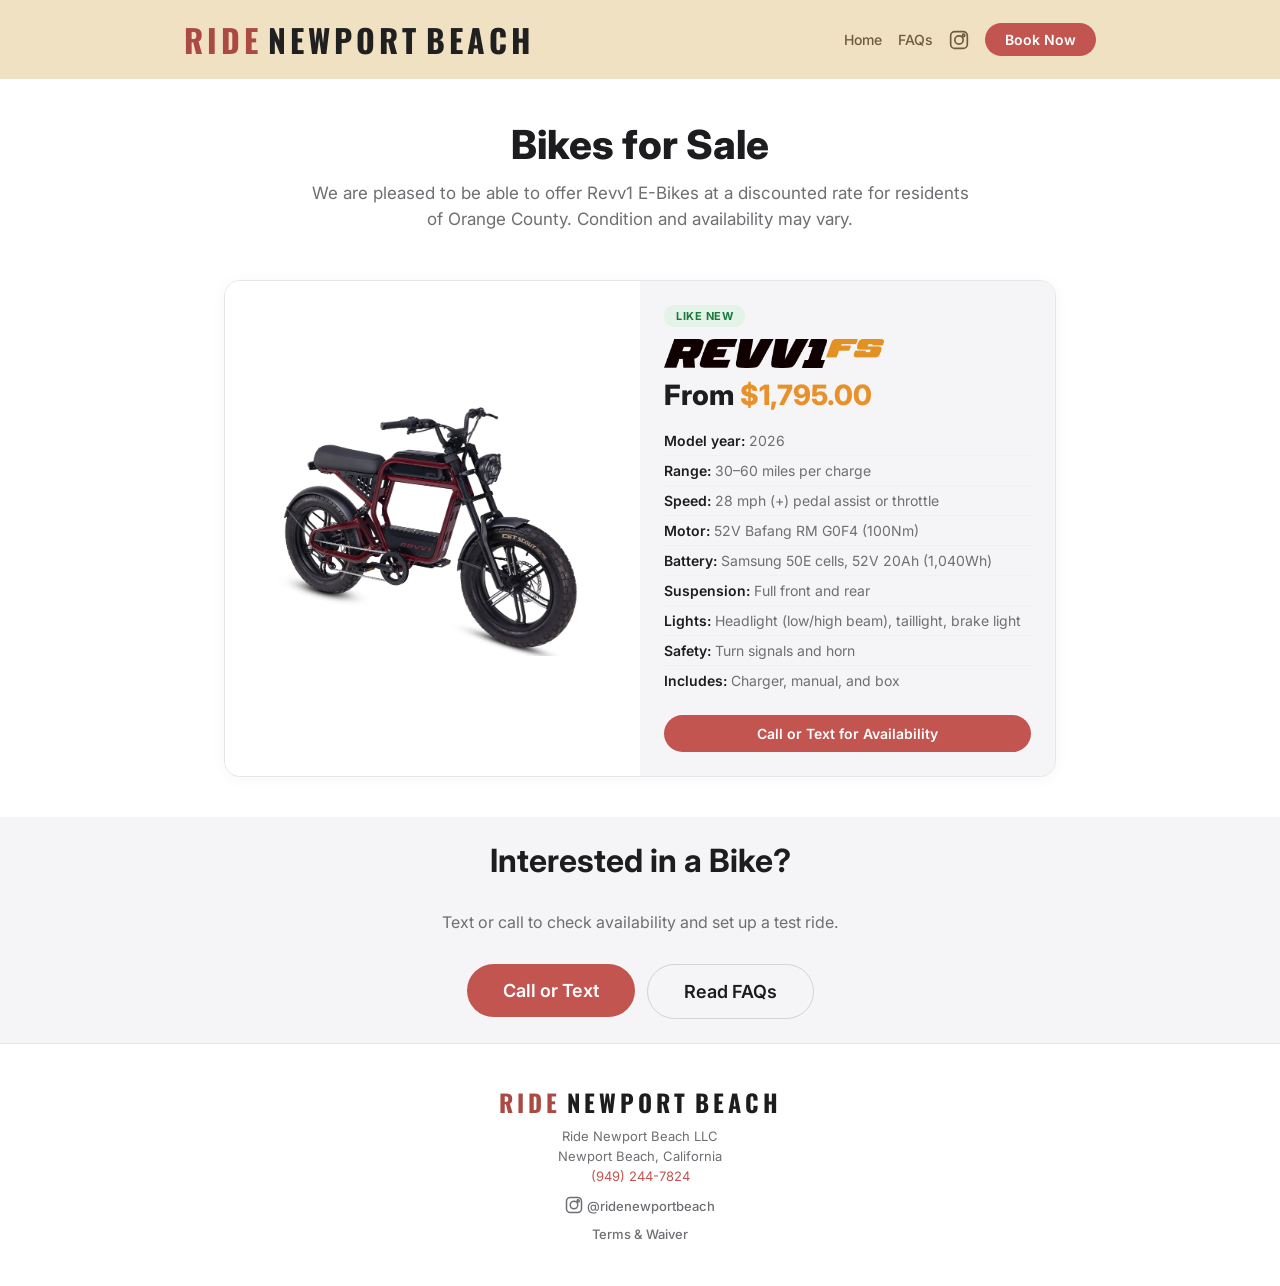
==== bikes.html @ 9e476174 "Update motor and battery spec wording" ====
<!DOCTYPE html>
<html lang="en">
<head>
<meta charset="UTF-8">
<meta name="viewport" content="width=device-width, initial-scale=1.0">
<title>Bikes for Sale — Ride Newport Beach</title>
<meta name="description" content="Like-new and lightly used Ride1Up Revv1 FS electric bikes for sale in Newport Beach. Serviced, local, and ready to ride. Test rides available.">
<link rel="canonical" href="https://ridenewportbeach.com/bikes">
<link rel="icon" type="image/png" href="favicon.png">
<link rel="apple-touch-icon" href="apple-touch-icon.png">
<link rel="stylesheet" href="style.css">
<link rel="preconnect" href="https://fonts.googleapis.com">
<link href="https://fonts.googleapis.com/css2?family=Inter:wght@400;500;600;700;800&family=Oswald:wght@700&display=swap" rel="stylesheet">
<style>
.shop-hero { padding: 120px 24px 48px; max-width: 720px; margin: 0 auto; text-align: center; }
.shop-hero h1 { font-size: 40px; font-weight: 800; color: #1d1d1f; margin-bottom: 12px; }
.shop-hero p { font-size: 17px; color: #6e6e73; line-height: 1.5; }

.shop-grid { max-width: 880px; margin: 0 auto; padding: 0 24px 40px; }
.shop-card { background: #fff; border: 1px solid #e5e5e7; border-radius: 16px; overflow: hidden; display: flex; box-shadow: 0 2px 16px rgba(0,0,0,0.04); }
.shop-gallery { width: 50%; background: #fff; align-self: stretch; padding: 16px; box-sizing: border-box; display: flex; overflow-x: auto; scroll-snap-type: x mandatory; -webkit-overflow-scrolling: touch; }
.shop-gallery img { flex: 0 0 100%; width: 100%; object-fit: contain; scroll-snap-align: center; display: block; }
.shop-gallery::-webkit-scrollbar { height: 6px; }
.shop-gallery::-webkit-scrollbar-thumb { background: #d2d2d7; border-radius: 3px; }
.shop-card-body { padding: 24px; display: flex; flex-direction: column; flex: 1; background: #f5f5f7; }
.shop-badge { align-self: flex-start; font-size: 11px; font-weight: 700; text-transform: uppercase; letter-spacing: 0.5px; padding: 4px 12px; border-radius: 12px; margin-bottom: 12px; }
.badge-likenew { background: #e3f3e8; color: #1d7a3e; }
.badge-used { background: #f0e8d8; color: #8a6d1f; }
.badge-sold { background: #ececec; color: #8a8a8a; }
.shop-card h3 { font-size: 20px; font-weight: 700; color: #1d1d1f; margin-bottom: 4px; }
.shop-title-logo { display: block; width: 220px; max-width: 100%; height: auto; margin-bottom: 10px; }
.shop-price { font-size: 28px; font-weight: 800; color: #1d1d1f; margin-bottom: 14px; }
.shop-price .amount { color: #e8912a; }
.shop-specs { list-style: none; margin: 0 0 20px; padding: 0; }
.shop-specs li { font-size: 14px; color: #6e6e73; padding: 6px 0; border-bottom: 1px solid #f0f0f2; }
.shop-specs li:last-child { border-bottom: none; }
.shop-specs li strong { color: #1d1d1f; font-weight: 600; }
.shop-card .btn-card { margin-top: auto; }
.shop-card.is-sold { opacity: 0.6; }

.shop-why { background: #f5f5f7; padding: 64px 24px; }
.shop-why-inner { max-width: 800px; margin: 0 auto; text-align: center; }
.shop-why h2 { font-size: 32px; font-weight: 700; color: #1d1d1f; margin-bottom: 40px; }
.shop-why-grid { display: grid; grid-template-columns: repeat(auto-fit, minmax(180px, 1fr)); gap: 28px; }
.shop-why-item { text-align: center; }
.shop-why-icon { color: var(--accent); display: flex; justify-content: center; margin-bottom: 12px; }
.shop-why-item h3 { font-size: 16px; font-weight: 600; color: #1d1d1f; margin-bottom: 6px; }
.shop-why-item p { font-size: 14px; color: #6e6e73; line-height: 1.5; }

.shop-note { max-width: 720px; margin: 0 auto; padding: 0 24px; text-align: center; }
.shop-note p { font-size: 14px; color: #a1a1a6; line-height: 1.6; }

@media (max-width: 480px) {
  .shop-hero { padding: 96px 16px 40px; }
  .shop-hero h1 { font-size: 30px; }
  .shop-grid { padding: 0 16px 48px; }
  .shop-card { flex-direction: column; }
  .shop-gallery { width: 100%; }
  .shop-specs li { white-space: normal; }
  .shop-why { padding: 52px 16px; }
}
</style>
</head>
<body>

<nav>
  <div class="nav-inner">
    <a href="/" class="logo"><span class="ride">RIDE</span><span class="gap"></span>NEWPORT<span class="gap"></span>BEACH</a>
    <div class="nav-right">
      <a href="/" class="nav-link">Home</a>
      <a href="faq.html" class="nav-link">FAQs</a>
      <a href="https://instagram.com/ridenewportbeach" target="_blank" rel="noopener" class="nav-ig" aria-label="Instagram">
        <svg width="20" height="20" viewBox="0 0 24 24" fill="none" stroke="currentColor" stroke-width="2" stroke-linecap="round" stroke-linejoin="round"><rect x="2" y="2" width="20" height="20" rx="5"/><circle cx="12" cy="12" r="5"/><circle cx="17.5" cy="6.5" r="1.5"/></svg>
      </a>
      <a href="https://cal.com/ridenewportbeach" class="nav-cta">Book Now</a>
      <button class="hamburger" aria-label="Menu" onclick="document.querySelector('.mobile-menu').classList.toggle('open')">
        <span></span><span></span><span></span>
      </button>
    </div>
  </div>
</nav>

<div class="mobile-menu">
  <a href="/">Home</a>
  <a href="faq.html">FAQs</a>
  <a href="https://cal.com/ridenewportbeach">Book Now</a>
</div>

<div class="shop-hero">
  <h1>Bikes for Sale</h1>
  <p>We are pleased to be able to offer Revv1 E-Bikes at a discounted rate for residents of Orange County. Condition and availability may vary.</p>
</div>

<div class="shop-grid">

  <div class="shop-card">
    <div class="shop-gallery">
      <img src="bike-angle-1.webp" alt="Ride1Up Revv1 FS electric bike — front three-quarter view">
      <img src="bike-angle-4.webp" alt="Ride1Up Revv1 FS electric bike — rear three-quarter view">
      <img src="bike-angle-2.webp" alt="Ride1Up Revv1 FS electric bike — front view">
      <img src="bike-angle-3.webp" alt="Ride1Up Revv1 FS electric bike — rear view">
    </div>
    <div class="shop-card-body">
      <span class="shop-badge badge-likenew">Like New</span>
      <img src="revv1fs-logo.webp" alt="REVV1FS" class="shop-title-logo">
      <div class="shop-price">From <span class="amount">$1,795.00</span></div>
      <ul class="shop-specs">
        <li><strong>Model year:</strong> 2026</li>
        <li><strong>Range:</strong> 30–60 miles per charge</li>
        <li><strong>Speed:</strong> 28 mph (+) pedal assist or throttle</li>
        <li><strong>Motor:</strong> 52V Bafang RM G0F4 (100Nm)</li>
        <li style="white-space: nowrap;"><strong>Battery:</strong> Samsung 50E cells, 52V 20Ah (1,040Wh)</li>
        <li><strong>Suspension:</strong> Full front and rear</li>
        <li><strong>Lights:</strong> Headlight (low/high beam), taillight, brake light</li>
        <li><strong>Safety:</strong> Turn signals and horn</li>
        <li><strong>Includes:</strong> Charger, manual, and box</li>
      </ul>
      <div class="phone-dropdown">
        <span class="btn btn-primary btn-card phone-dropdown-btn" onclick="togglePhoneMenu(this)">Call or Text for Availability</span>
        <div class="phone-dropdown-menu">
          <button onclick="copyPhone(this)"><svg class="dd-icon" viewBox="0 0 24 24" fill="none" stroke="currentColor" stroke-width="2" stroke-linecap="round" stroke-linejoin="round"><rect x="9" y="9" width="13" height="13" rx="2"/><path d="M5 15H4a2 2 0 0 1-2-2V4a2 2 0 0 1 2-2h9a2 2 0 0 1 2 2v1"/></svg>(949) 244-7824</button>
          <a href="tel:+19492447824"><svg class="dd-icon" viewBox="0 0 24 24" fill="none" stroke="currentColor" stroke-width="2" stroke-linecap="round" stroke-linejoin="round"><path d="M22 16.92v3a2 2 0 0 1-2.18 2 19.79 19.79 0 0 1-8.63-3.07 19.5 19.5 0 0 1-6-6A19.79 19.79 0 0 1 2.12 4.18 2 2 0 0 1 4.11 2h3a2 2 0 0 1 2 1.72c.127.96.362 1.903.7 2.81a2 2 0 0 1-.45 2.11L8.09 9.91a16 16 0 0 0 6 6l1.27-1.27a2 2 0 0 1 2.11-.45c.907.338 1.85.573 2.81.7A2 2 0 0 1 22 16.92z"/></svg>Call</a>
          <a href="sms:+19492447824?&body=Hi%2C%20I%27m%20interested%20in%20buying%20a%20Revv1%20FS."><svg class="dd-icon" viewBox="0 0 24 24" fill="none" stroke="currentColor" stroke-width="2" stroke-linecap="round" stroke-linejoin="round"><path d="M21 15a2 2 0 0 1-2 2H7l-4 4V5a2 2 0 0 1 2-2h14a2 2 0 0 1 2 2z"/></svg>Text</a>
        </div>
      </div>
    </div>
  </div>

</div>

<section class="cta-section" style="background:#f5f5f7; padding-top:24px; padding-bottom:24px;">
  <h2>Interested in a Bike?</h2>
  <p>Text or call to check availability and set up a test ride.</p>
  <div class="cta-actions">
    <div class="phone-dropdown">
      <span class="btn btn-primary btn-lg phone-dropdown-btn" onclick="togglePhoneMenu(this)">Call or Text</span>
      <div class="phone-dropdown-menu">
        <button onclick="copyPhone(this)"><svg class="dd-icon" viewBox="0 0 24 24" fill="none" stroke="currentColor" stroke-width="2" stroke-linecap="round" stroke-linejoin="round"><rect x="9" y="9" width="13" height="13" rx="2"/><path d="M5 15H4a2 2 0 0 1-2-2V4a2 2 0 0 1 2-2h9a2 2 0 0 1 2 2v1"/></svg>(949) 244-7824</button>
        <a href="tel:+19492447824"><svg class="dd-icon" viewBox="0 0 24 24" fill="none" stroke="currentColor" stroke-width="2" stroke-linecap="round" stroke-linejoin="round"><path d="M22 16.92v3a2 2 0 0 1-2.18 2 19.79 19.79 0 0 1-8.63-3.07 19.5 19.5 0 0 1-6-6A19.79 19.79 0 0 1 2.12 4.18 2 2 0 0 1 4.11 2h3a2 2 0 0 1 2 1.72c.127.96.362 1.903.7 2.81a2 2 0 0 1-.45 2.11L8.09 9.91a16 16 0 0 0 6 6l1.27-1.27a2 2 0 0 1 2.11-.45c.907.338 1.85.573 2.81.7A2 2 0 0 1 22 16.92z"/></svg>Call</a>
        <a href="sms:+19492447824"><svg class="dd-icon" viewBox="0 0 24 24" fill="none" stroke="currentColor" stroke-width="2" stroke-linecap="round" stroke-linejoin="round"><path d="M21 15a2 2 0 0 1-2 2H7l-4 4V5a2 2 0 0 1 2-2h14a2 2 0 0 1 2 2z"/></svg>Text</a>
      </div>
    </div>
    <a href="faq.html" class="btn btn-secondary btn-lg">Read FAQs</a>
  </div>
</section>

<footer>
  <div class="footer-inner">
    <p class="footer-brand"><span class="ride">RIDE</span><span class="gap"></span>NEWPORT<span class="gap"></span>BEACH</p>
    <p>Ride Newport Beach LLC</p>
    <p>Newport Beach, California</p>
    <p class="footer-phone"><a href="tel:+19492447824">(949) 244-7824</a></p>
    <p class="footer-ig"><a href="https://instagram.com/ridenewportbeach" target="_blank" rel="noopener"><svg width="18" height="18" viewBox="0 0 24 24" fill="none" stroke="currentColor" stroke-width="2" stroke-linecap="round" stroke-linejoin="round" style="vertical-align: -3px; margin-right: 4px;"><rect x="2" y="2" width="20" height="20" rx="5"/><circle cx="12" cy="12" r="5"/><circle cx="17.5" cy="6.5" r="1.5"/></svg>@ridenewportbeach</a></p>
    <p class="footer-links"><a href="terms.html">Terms &amp; Waiver</a></p>
  </div>
</footer>

<script>
function togglePhoneMenu(btn) {
  var dd = btn.closest('.phone-dropdown');
  var wasOpen = dd.classList.contains('open');
  document.querySelectorAll('.phone-dropdown.open').forEach(function(el) { el.classList.remove('open'); });
  if (!wasOpen) dd.classList.add('open');
}
function copyPhone(btn) {
  navigator.clipboard.writeText('(949) 244-7824').then(function() {
    var original = btn.innerHTML;
    btn.innerHTML = '<span class="dd-copied">Copied!</span>';
    setTimeout(function() { btn.innerHTML = original; btn.closest('.phone-dropdown').classList.remove('open'); }, 1200);
  });
}
document.addEventListener('click', function(e) {
  if (!e.target.closest('.phone-dropdown')) {
    document.querySelectorAll('.phone-dropdown.open').forEach(function(el) { el.classList.remove('open'); });
  }
});
</script>

</body>
</html>
---- style.css ----
* { margin: 0; padding: 0; box-sizing: border-box; }
html { scroll-behavior: smooth; scroll-padding-top: 72px; }

:root {
  --bg: #0a0a0a;
  --surface: #141414;
  --surface-2: #1c1c1c;
  --border: #2a2a2a;
  --text: #f5f5f7;
  --text-secondary: #a1a1a6;
  --accent: #c25550;
  --accent-hover: #d4625d;
  --white: #ffffff;
}

body {
  font-family: 'Inter', -apple-system, BlinkMacSystemFont, sans-serif;
  background: #ffffff;
  color: #1d1d1f;
  -webkit-font-smoothing: antialiased;
}

/* Nav */
nav {
  position: fixed;
  top: 0;
  width: 100%;
  z-index: 100;
  background: rgba(240,224,192,0.95);
  backdrop-filter: blur(20px);
  -webkit-backdrop-filter: blur(20px);
}
.nav-inner {
  max-width: 960px;
  margin: 0 auto;
  padding: 16px 24px;
  display: flex;
  justify-content: space-between;
  align-items: center;
}
.logo {
  font-family: 'Oswald', sans-serif;
  font-size: 32px;
  font-weight: 700;
  color: #202020;
  text-decoration: none;
  letter-spacing: 4px;
}
.logo .ride { color: #ab4943; }
.logo .gap { margin: 0 3px; }
.logo span:not(.ride):not(.gap) { color: #202020; }
.nav-right {
  display: flex;
  align-items: center;
  gap: 16px;
}
.nav-link {
  font-size: 14px;
  font-weight: 500;
  color: #6e5c3a;
  text-decoration: none;
  transition: color 0.2s;
}
.nav-link:hover { color: #202020; }
.nav-ig {
  color: #6e5c3a;
  transition: color 0.2s;
  display: flex;
}
.nav-ig:hover { color: #202020; }
.nav-cta {
  font-size: 14px;
  font-weight: 600;
  color: var(--white);
  background: var(--accent);
  padding: 8px 20px;
  border-radius: 20px;
  text-decoration: none;
  transition: background 0.2s;
}
.nav-cta:hover { background: var(--accent-hover); }

/* Hero — light */
.hero {
  padding: 100px 24px 60px;
  text-align: center;
  background: #ffffff;
}
.hero-content { max-width: 640px; margin: 0 auto; }
.hero-logo {
  width: 180px;
  height: 180px;
  border-radius: 50%;
  margin-bottom: 24px;
  object-fit: cover;
  filter: drop-shadow(0 4px 24px rgba(0, 0, 0, 0.1));
}
.hero h1 {
  font-size: clamp(32px, 7vw, 56px);
  font-weight: 800;
  line-height: 1.1;
  margin-bottom: 16px;
  letter-spacing: -0.5px;
  color: #1d1d1f;
}
.hero-sub {
  font-size: 18px;
  color: #6e6e73;
  margin-bottom: 28px;
  line-height: 1.5;
}
.hero-actions { display: flex; gap: 12px; justify-content: center; flex-wrap: wrap; }
.hero-buy-link { display: inline-block; margin-top: 16px; color: var(--accent); font-size: 15px; font-weight: 600; text-decoration: none; }
.hero-buy-link:hover { text-decoration: underline; }
.hero-features {
  display: flex;
  justify-content: center;
  gap: 32px;
  margin-top: 40px;
  padding-top: 32px;
  border-top: 1px solid #e5e5e7;
}
.hero-feature {
  display: flex;
  align-items: center;
  gap: 8px;
  font-size: 14px;
  font-weight: 500;
  color: #6e6e73;
}
.feature-icon {
  display: flex;
  color: var(--accent);
}
.hero .btn-secondary {
  color: #1d1d1f;
  border: 1px solid #d2d2d7;
}
.hero .btn-secondary:hover { border-color: #6e6e73; }

/* Buttons */
.btn {
  display: inline-block;
  padding: 14px 28px;
  border-radius: 28px;
  font-size: 16px;
  font-weight: 600;
  text-decoration: none;
  transition: all 0.2s;
  cursor: pointer;
}
.btn-primary {
  background: var(--accent);
  color: var(--white);
}
.btn-primary:hover { background: var(--accent-hover); transform: translateY(-1px); }
.btn-secondary {
  background: transparent;
  color: var(--text);
  border: 1px solid var(--border);
}
.btn-secondary:hover { border-color: var(--text-secondary); }
.btn-lg { padding: 16px 36px; font-size: 18px; }
.btn-card {
  display: block;
  margin-top: 16px;
  padding: 10px 20px;
  font-size: 14px;
  text-align: center;
}

/* Pricing — dark band */
.pricing {
  padding: 80px 24px;
  text-align: center;
  background: #1c1c1e;
  color: var(--text);
}
.pricing h2 {
  font-size: 32px;
  font-weight: 700;
  margin-bottom: 8px;
  color: var(--text);
}
.how-it-works h2, .about-bike h2, .cta-section h2 {
  font-size: 32px;
  font-weight: 700;
  margin-bottom: 8px;
  color: #1d1d1f;
}
.section-sub {
  color: var(--text-secondary);
  font-size: 16px;
  margin-bottom: 40px;
}
.price-grid {
  display: grid;
  grid-template-columns: repeat(auto-fit, minmax(200px, 1fr));
  gap: 16px;
  max-width: 720px;
  margin: 0 auto;
}
.price-card {
  background: #2c2c2e;
  border: 1px solid #3a3a3c;
  border-radius: 16px;
  padding: 32px 24px;
  position: relative;
}
.price-card.featured {
  border-color: var(--accent);
  background: linear-gradient(180deg, #3a2020 0%, #2c2c2e 100%);
}
.price-card .badge {
  position: absolute;
  top: -12px;
  left: 50%;
  transform: translateX(-50%);
  background: var(--accent);
  color: var(--white);
  font-size: 11px;
  font-weight: 700;
  padding: 4px 14px;
  border-radius: 12px;
  text-transform: uppercase;
  letter-spacing: 0.5px;
}
.duration {
  font-size: 14px;
  font-weight: 600;
  color: var(--text-secondary);
  text-transform: uppercase;
  letter-spacing: 1px;
  margin-bottom: 8px;
}
.price {
  font-size: 48px;
  font-weight: 800;
  margin-bottom: 8px;
}
.note {
  font-size: 14px;
  color: var(--text-secondary);
}
.extra-hours {
  color: var(--text-secondary);
  font-size: 14px;
  margin-top: 24px;
}

/* How It Works — light */
.how-it-works {
  padding: 80px 24px;
  background: #f5f5f7;
}
.how-it-works h2 { text-align: center; margin-bottom: 48px; color: #1d1d1f; }
.steps {
  display: grid;
  grid-template-columns: repeat(auto-fit, minmax(180px, 1fr));
  gap: 32px;
  max-width: 800px;
  margin: 0 auto;
}
.step { text-align: center; }
.step-num {
  width: 40px;
  height: 40px;
  background: var(--accent);
  color: var(--white);
  border-radius: 50%;
  display: flex;
  align-items: center;
  justify-content: center;
  font-weight: 700;
  font-size: 16px;
  margin: 0 auto 16px;
}
.step h3 {
  font-size: 18px;
  font-weight: 600;
  margin-bottom: 8px;
  color: #1d1d1f;
}
.step p {
  font-size: 14px;
  color: #6e6e73;
  line-height: 1.5;
}

/* About the Bike — light section */
.about-bike {
  padding: 80px 24px;
  background: #ffffff;
  color: #1d1d1f;
}
.bike-layout {
  max-width: 900px;
  margin: 0 auto;
  display: grid;
  grid-template-columns: 1fr 1fr;
  gap: 48px;
  align-items: center;
}
.bike-image img {
  width: 100%;
  height: auto;
  border-radius: 16px;
}
.bike-content {
  max-width: 560px;
}
.about-bike h2 {
  color: #1d1d1f;
}
.bike-name {
  font-size: 20px;
  font-weight: 600;
  color: var(--accent);
  margin-bottom: 20px;
}
.specs {
  list-style: none;
  margin-bottom: 24px;
}
.specs li {
  padding: 10px 0;
  border-bottom: 1px solid #e5e5e7;
  font-size: 15px;
  color: #6e6e73;
}
.specs li strong { color: #1d1d1f; }
.bike-tagline {
  font-size: 16px;
  font-weight: 600;
  font-style: italic;
  color: #6e6e73;
}

/* Map — alternating light gray */
.map-section {
  padding: 80px 24px;
  text-align: center;
  background: #f5f5f7;
}
.map-section h2 {
  font-size: 32px;
  font-weight: 700;
  margin-bottom: 8px;
  color: #1d1d1f;
}
.section-sub-light {
  color: #6e6e73;
  font-size: 16px;
  margin-bottom: 40px;
}
.map-container {
  max-width: 800px;
  margin: 0 auto;
  border-radius: 16px;
  overflow: hidden;
  box-shadow: 0 2px 20px rgba(0,0,0,0.08);
}
.map-container iframe {
  display: block;
}
.map-static-card { display: none; }

/* CTA — white section */
.cta-section {
  padding: 80px 24px;
  text-align: center;
  background: #ffffff;
}
.cta-section h2 {
  color: #1d1d1f;
  margin-bottom: 32px;
}
.cta-section p {
  color: #6e6e73;
  font-size: 16px;
  margin: 12px 0 32px;
}
.cta-section .btn-secondary {
  color: #1d1d1f;
  border-color: #d2d2d7;
}
.cta-section .btn-secondary:hover {
  border-color: #6e6e73;
}
.cta-actions { display: flex; gap: 12px; justify-content: center; flex-wrap: wrap; }

/* Footer — light section */
footer {
  padding: 40px 24px;
  border-top: 1px solid #e5e5e7;
  text-align: center;
  background: #ffffff;
}
.footer-inner { max-width: 960px; margin: 0 auto; }
.footer-brand {
  font-family: 'Oswald', sans-serif;
  font-size: 24px;
  font-weight: 700;
  letter-spacing: 4px;
  margin-bottom: 8px;
  color: #1d1d1f;
}
.footer-brand .ride { color: #ab4943; }
.footer-brand .gap { margin: 0 3px; }
footer p {
  font-size: 13px;
  color: #6e6e73;
  margin-bottom: 4px;
}
.footer-phone {
  margin-top: 0;
}
.footer-phone a {
  color: var(--accent);
  text-decoration: none;
}
.footer-ig {
  margin-top: 12px;
}
.footer-ig a {
  color: #6e6e73;
  text-decoration: none;
  font-weight: 500;
  transition: color 0.2s;
}
.footer-ig a:hover { color: var(--accent); }
.footer-links { margin-top: 12px; }
.footer-links a {
  color: #6e6e73;
  text-decoration: none;
  font-weight: 500;
  font-size: 13px;
  transition: color 0.2s;
}
.footer-links a:hover { color: var(--accent); }
.footer-faq { margin-top: 8px; }
.footer-faq a {
  color: #6e6e73;
  text-decoration: none;
  font-weight: 500;
  transition: color 0.2s;
}
.footer-faq a:hover { color: var(--accent); }

/* Hamburger button — hidden on desktop */
.hamburger {
  display: none;
  background: none;
  border: none;
  cursor: pointer;
  padding: 4px;
  flex-direction: column;
  gap: 5px;
}
.hamburger span {
  display: block;
  width: 22px;
  height: 2px;
  background: #202020;
  border-radius: 1px;
  transition: all 0.2s;
}

/* Mobile slide-down menu */
.mobile-menu {
  display: none;
  position: fixed;
  top: 56px;
  left: 0;
  right: 0;
  z-index: 99;
  background: rgba(240,224,192,0.98);
  backdrop-filter: blur(20px);
  -webkit-backdrop-filter: blur(20px);
  padding: 0 16px;
  max-height: 0;
  overflow: hidden;
  transition: max-height 0.3s ease, padding 0.3s ease;
}
.mobile-menu.open {
  max-height: 400px;
  padding: 16px 16px 20px;
}
.mobile-menu a {
  display: block;
  padding: 12px 0;
  font-family: 'Inter', sans-serif;
  font-size: 16px;
  font-weight: 500;
  color: #202020;
  text-decoration: none;
  border-bottom: 1px solid #d8c8a0;
  transition: color 0.2s;
}
.mobile-menu a:last-child { border-bottom: none; }
.mobile-menu a:hover { color: var(--accent); }

/* Phone dropdown */
.phone-dropdown {
  position: relative;
  display: inline-block;
}
.phone-dropdown-btn {
  cursor: pointer;
}
.phone-dropdown-menu {
  display: none;
  position: absolute;
  bottom: calc(100% + 8px);
  left: 50%;
  transform: translateX(-50%);
  background: #fff;
  border-radius: 12px;
  box-shadow: 0 4px 24px rgba(0,0,0,0.15);
  min-width: 200px;
  z-index: 200;
  overflow: hidden;
}
.phone-dropdown.open .phone-dropdown-menu { display: block; }
.phone-dropdown-menu a,
.phone-dropdown-menu button {
  display: flex;
  align-items: center;
  gap: 10px;
  width: 100%;
  padding: 14px 18px;
  font-family: 'Inter', sans-serif;
  font-size: 15px;
  font-weight: 500;
  color: #1d1d1f;
  text-decoration: none;
  background: none;
  border: none;
  border-bottom: 1px solid #e5e5e7;
  cursor: pointer;
  transition: background 0.15s;
}
.phone-dropdown-menu a:last-child,
.phone-dropdown-menu button:last-child { border-bottom: none; }
.phone-dropdown-menu a:hover,
.phone-dropdown-menu button:hover { background: #f5f5f7; }
.phone-dropdown-menu .dd-icon {
  width: 18px;
  height: 18px;
  flex-shrink: 0;
  color: #6e6e73;
}
.phone-dropdown-menu .dd-copied {
  color: var(--accent);
  font-weight: 600;
}

/* Responsive — tablet */
@media (max-width: 768px) {
  .nav-link { display: none; }
  .nav-ig { display: none; }
  .nav-cta { display: none; }
  .hamburger { display: flex; }
  .mobile-menu { display: block; }
  .hero { padding: 96px 20px 52px; }
  .hero-logo { width: 150px; height: 150px; }
  .bike-layout { grid-template-columns: 1fr; gap: 32px; text-align: center; }
  .bike-image img { max-width: 420px; margin: 0 auto; }
  .map-container .map-iframe {
    height: 300px;
  }
  .btn-lg { padding: 14px 28px; font-size: 16px; }
}

/* Responsive — mobile */
@media (max-width: 480px) {
  /* Nav */
  .nav-inner { padding: 12px 16px; }
  .logo { font-size: 18px; letter-spacing: 2px; }
  .logo .gap { margin: 0 2px; }
  .nav-right { gap: 12px; }
  .nav-cta { font-size: 12px; padding: 6px 14px; }

  /* Hero */
  .hero { padding: 80px 16px 40px; }
  .hero-logo { width: 120px; height: 120px; margin-bottom: 20px; }
  .hero h1 { font-size: 28px; }
  .hero-sub { font-size: 16px; margin-bottom: 24px; }
  .hero-actions { flex-direction: column; align-items: center; }
  .hero-actions .btn, .hero-actions .phone-dropdown { width: 100%; max-width: 280px; text-align: center; }
  .hero-actions .phone-dropdown .btn { width: 100%; }
  .hero-features { flex-direction: column; gap: 12px; align-items: center; margin-top: 28px; padding-top: 24px; }

  /* Sections */
  .pricing, .how-it-works, .about-bike, .map-section, .cta-section { padding: 52px 16px; }

  /* Pricing */
  .price-grid { grid-template-columns: 1fr; max-width: 300px; }
  .price { font-size: 40px; }

  /* How It Works */
  .steps { grid-template-columns: 1fr; gap: 28px; }

  /* Bike */
  .bike-layout { grid-template-columns: 1fr; gap: 24px; text-align: center; }
  .bike-image img { max-width: 100%; margin: 0 auto; }

  /* Map */
  .map-container iframe { height: 260px; }

  /* CTA */
  .cta-actions { flex-direction: column; align-items: center; }
  .cta-actions .btn, .cta-actions .phone-dropdown { width: 100%; max-width: 280px; text-align: center; }
  .cta-actions .phone-dropdown .btn { width: 100%; }
  .btn-lg { padding: 14px 24px; font-size: 16px; }

  /* Footer */
  footer { padding: 32px 16px; }
}
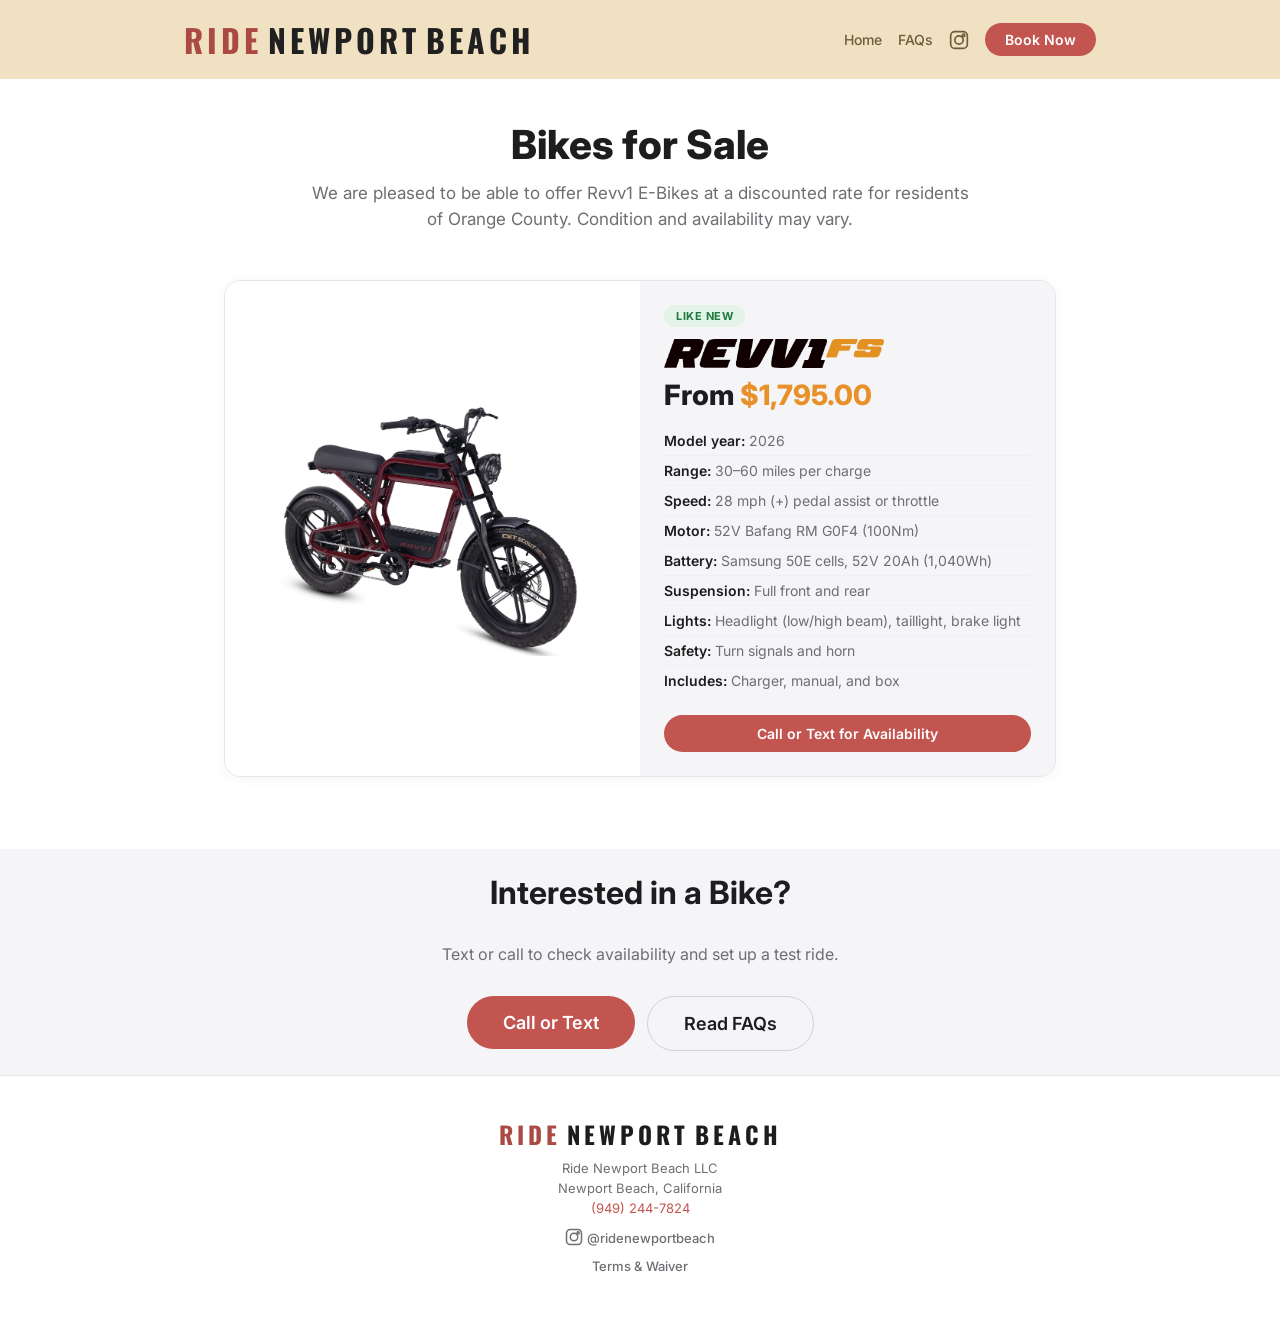
==== commit 0937e4f7: "Add spacing above CTA section" ====
--- a/bikes.html
+++ b/bikes.html
@@ -128,7 +128,7 @@
 
 </div>
 
-<section class="cta-section" style="background:#f5f5f7; padding-top:24px; padding-bottom:24px;">
+<section class="cta-section" style="background:#f5f5f7; margin-top:32px; padding-top:24px; padding-bottom:24px;">
   <h2>Interested in a Bike?</h2>
   <p>Text or call to check availability and set up a test ride.</p>
   <div class="cta-actions">
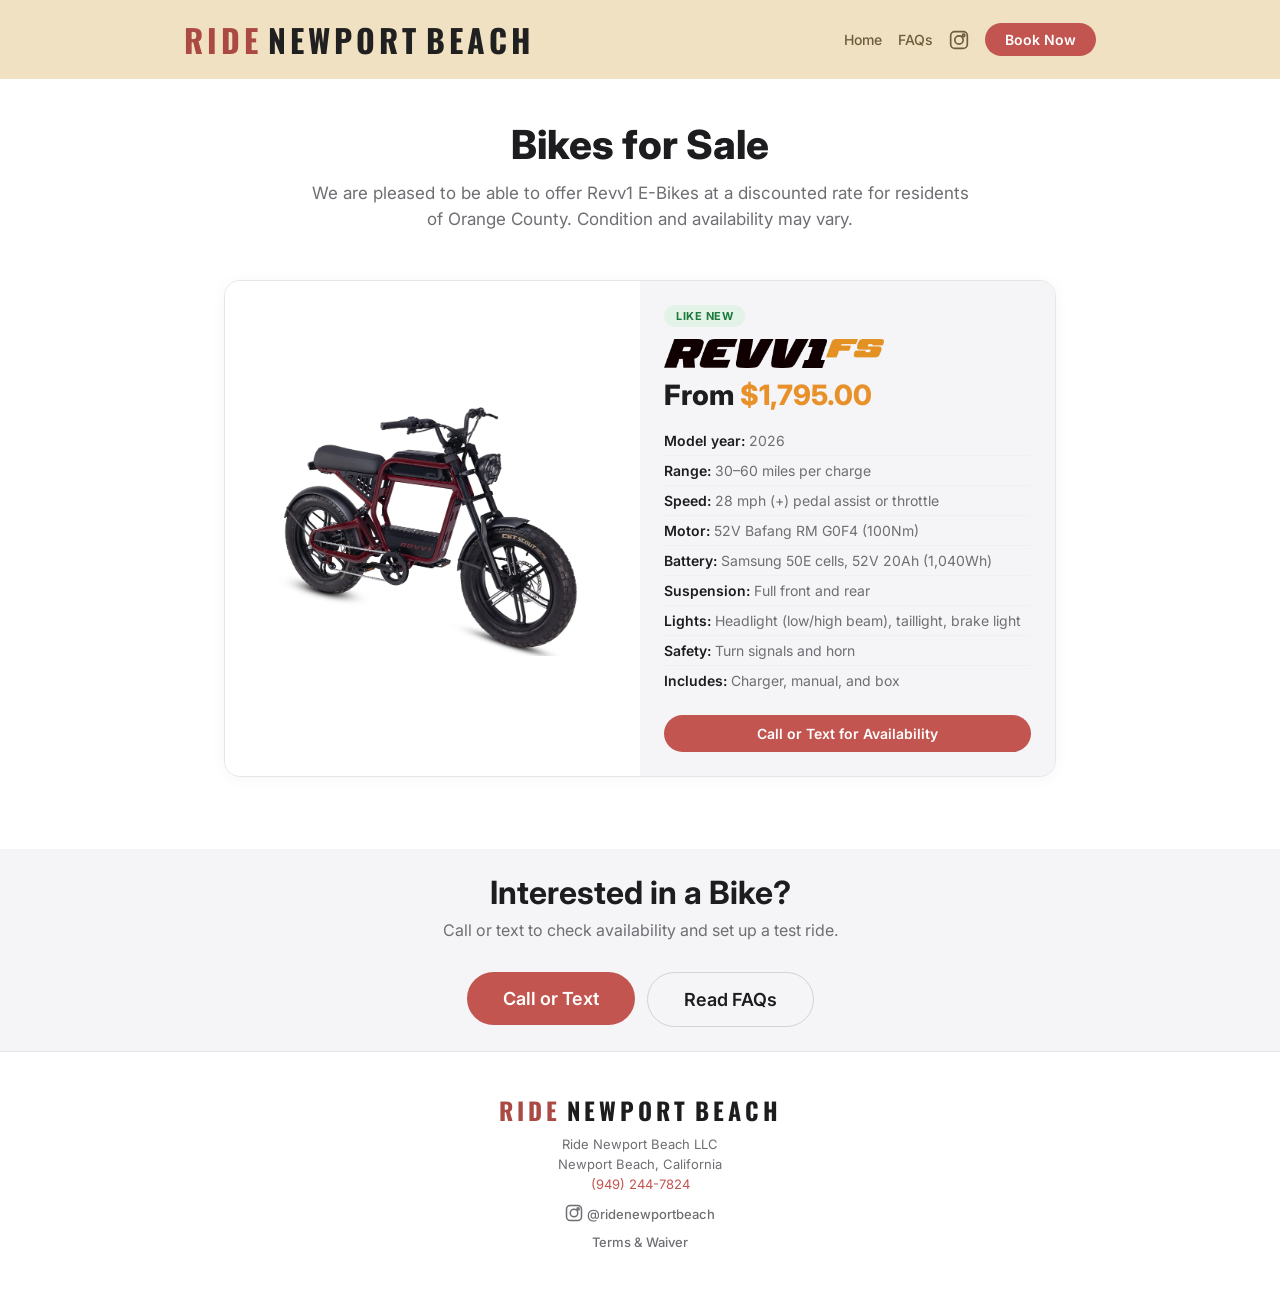
==== commit 584b4417: "Tighten CTA heading spacing; update copy to 'Call or text'" ====
--- a/bikes.html
+++ b/bikes.html
@@ -129,8 +129,8 @@
 </div>
 
 <section class="cta-section" style="background:#f5f5f7; margin-top:32px; padding-top:24px; padding-bottom:24px;">
-  <h2>Interested in a Bike?</h2>
-  <p>Text or call to check availability and set up a test ride.</p>
+  <h2 style="margin-bottom:8px;">Interested in a Bike?</h2>
+  <p style="margin-top:0;">Call or text to check availability and set up a test ride.</p>
   <div class="cta-actions">
     <div class="phone-dropdown">
       <span class="btn btn-primary btn-lg phone-dropdown-btn" onclick="togglePhoneMenu(this)">Call or Text</span>
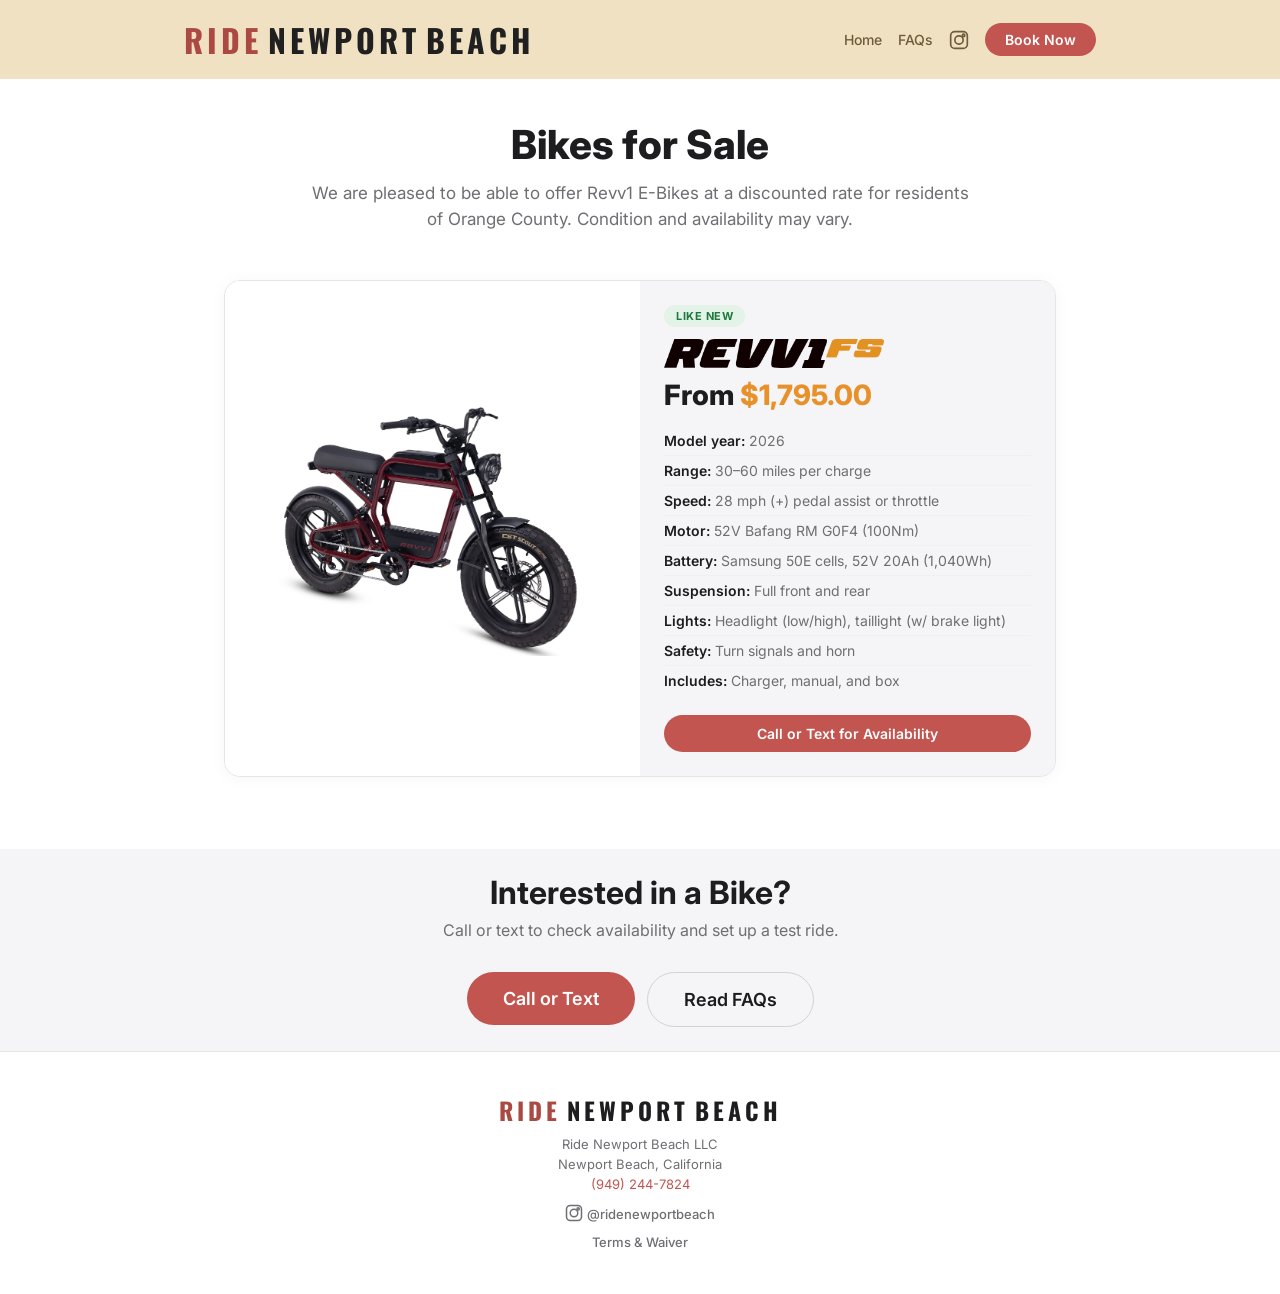
==== commit d82e058e: "Update Lights spec wording" ====
--- a/bikes.html
+++ b/bikes.html
@@ -111,7 +111,7 @@
         <li><strong>Motor:</strong> 52V Bafang RM G0F4 (100Nm)</li>
         <li style="white-space: nowrap;"><strong>Battery:</strong> Samsung 50E cells, 52V 20Ah (1,040Wh)</li>
         <li><strong>Suspension:</strong> Full front and rear</li>
-        <li><strong>Lights:</strong> Headlight (low/high beam), taillight, brake light</li>
+        <li><strong>Lights:</strong> Headlight (low/high), taillight (w/ brake light)</li>
         <li><strong>Safety:</strong> Turn signals and horn</li>
         <li><strong>Includes:</strong> Charger, manual, and box</li>
       </ul>
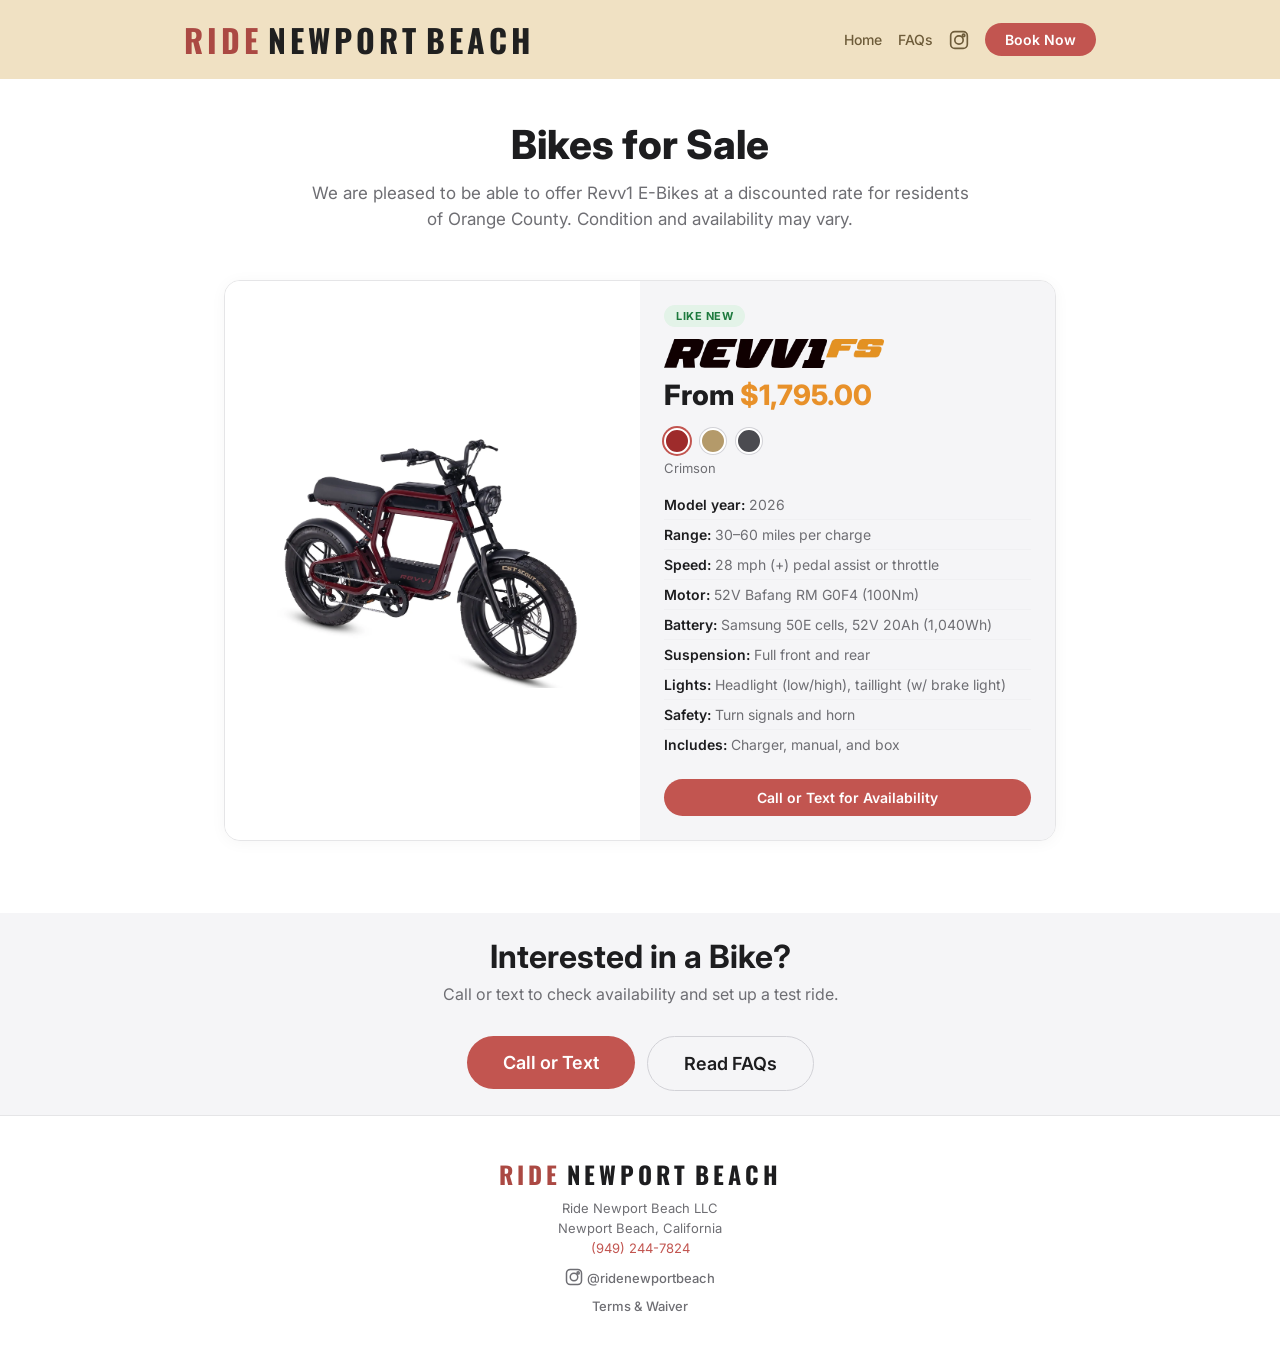
==== commit e0027a1c: "Add color swatch selector with Badlands and Graphite Grey photos" ====
--- a/bikes.html
+++ b/bikes.html
@@ -36,6 +36,12 @@
 .shop-specs li:last-child { border-bottom: none; }
 .shop-specs li strong { color: #1d1d1f; font-weight: 600; }
 .shop-card .btn-card { margin-top: auto; }
+.shop-swatches { display: flex; gap: 10px; margin: 2px 0 6px; }
+.swatch { width: 26px; height: 26px; border-radius: 50%; border: 2px solid #fff; box-shadow: 0 0 0 1px #d2d2d7; background: var(--sw); cursor: pointer; padding: 0; transition: box-shadow .15s ease; }
+.swatch:hover { box-shadow: 0 0 0 1px #b0b0b5; }
+.swatch.is-active { box-shadow: 0 0 0 2px #c25550; }
+.shop-swatch-label { font-size: 13px; color: #6e6e73; margin: 0 0 14px; }
+.shop-gallery .gallery-soon { flex: 0 0 100%; display: flex; align-items: center; justify-content: center; color: #86868b; font-size: 15px; text-align: center; padding: 40px 16px; }
 .shop-card.is-sold { opacity: 0.6; }
 
 .shop-why { background: #f5f5f7; padding: 64px 24px; }
@@ -94,7 +100,7 @@
 <div class="shop-grid">
 
   <div class="shop-card">
-    <div class="shop-gallery">
+    <div class="shop-gallery" id="shopGallery">
       <img src="bike-angle-1.webp" alt="Ride1Up Revv1 FS electric bike — front three-quarter view">
       <img src="bike-angle-4.webp" alt="Ride1Up Revv1 FS electric bike — rear three-quarter view">
       <img src="bike-angle-2.webp" alt="Ride1Up Revv1 FS electric bike — front view">
@@ -104,6 +110,12 @@
       <span class="shop-badge badge-likenew">Like New</span>
       <img src="revv1fs-logo.webp" alt="REVV1FS" class="shop-title-logo">
       <div class="shop-price">From <span class="amount">$1,795.00</span></div>
+      <div class="shop-swatches" role="group" aria-label="Choose a color">
+        <button type="button" class="swatch is-active" style="--sw:#9e2b2b;" data-color="Crimson" data-images='["bike-angle-1.webp","bike-angle-4.webp","bike-angle-2.webp","bike-angle-3.webp"]' aria-label="Crimson" aria-pressed="true"></button>
+        <button type="button" class="swatch" style="--sw:#b49a6a;" data-color="Badlands" data-images='["bike-badlands-1.webp","bike-badlands-2.webp"]' aria-label="Badlands" aria-pressed="false"></button>
+        <button type="button" class="swatch" style="--sw:#4b4b50;" data-color="Graphite Grey" data-images='["bike-graphite-1.webp","bike-graphite-2.webp"]' aria-label="Graphite Grey" aria-pressed="false"></button>
+      </div>
+      <div class="shop-swatch-label" id="swatchLabel">Crimson</div>
       <ul class="shop-specs">
         <li><strong>Model year:</strong> 2026</li>
         <li><strong>Range:</strong> 30–60 miles per charge</li>
@@ -174,6 +186,41 @@
     document.querySelectorAll('.phone-dropdown.open').forEach(function(el) { el.classList.remove('open'); });
   }
 });
+
+(function() {
+  var gallery = document.getElementById('shopGallery');
+  var label = document.getElementById('swatchLabel');
+  var swatches = document.querySelectorAll('.swatch');
+  function selectSwatch(btn) {
+    var color = btn.getAttribute('data-color');
+    var images = [];
+    try { images = JSON.parse(btn.getAttribute('data-images') || '[]'); } catch (err) { images = []; }
+    swatches.forEach(function(s) {
+      var active = (s === btn);
+      s.classList.toggle('is-active', active);
+      s.setAttribute('aria-pressed', active ? 'true' : 'false');
+    });
+    if (label) label.textContent = color;
+    gallery.innerHTML = '';
+    if (images.length) {
+      images.forEach(function(src) {
+        var img = document.createElement('img');
+        img.src = src;
+        img.alt = 'Ride1Up Revv1 FS electric bike — ' + color;
+        gallery.appendChild(img);
+      });
+    } else {
+      var note = document.createElement('div');
+      note.className = 'gallery-soon';
+      note.textContent = color + ' photos coming soon.';
+      gallery.appendChild(note);
+    }
+    gallery.scrollLeft = 0;
+  }
+  swatches.forEach(function(btn) {
+    btn.addEventListener('click', function() { selectSwatch(btn); });
+  });
+})();
 </script>
 
 </body>
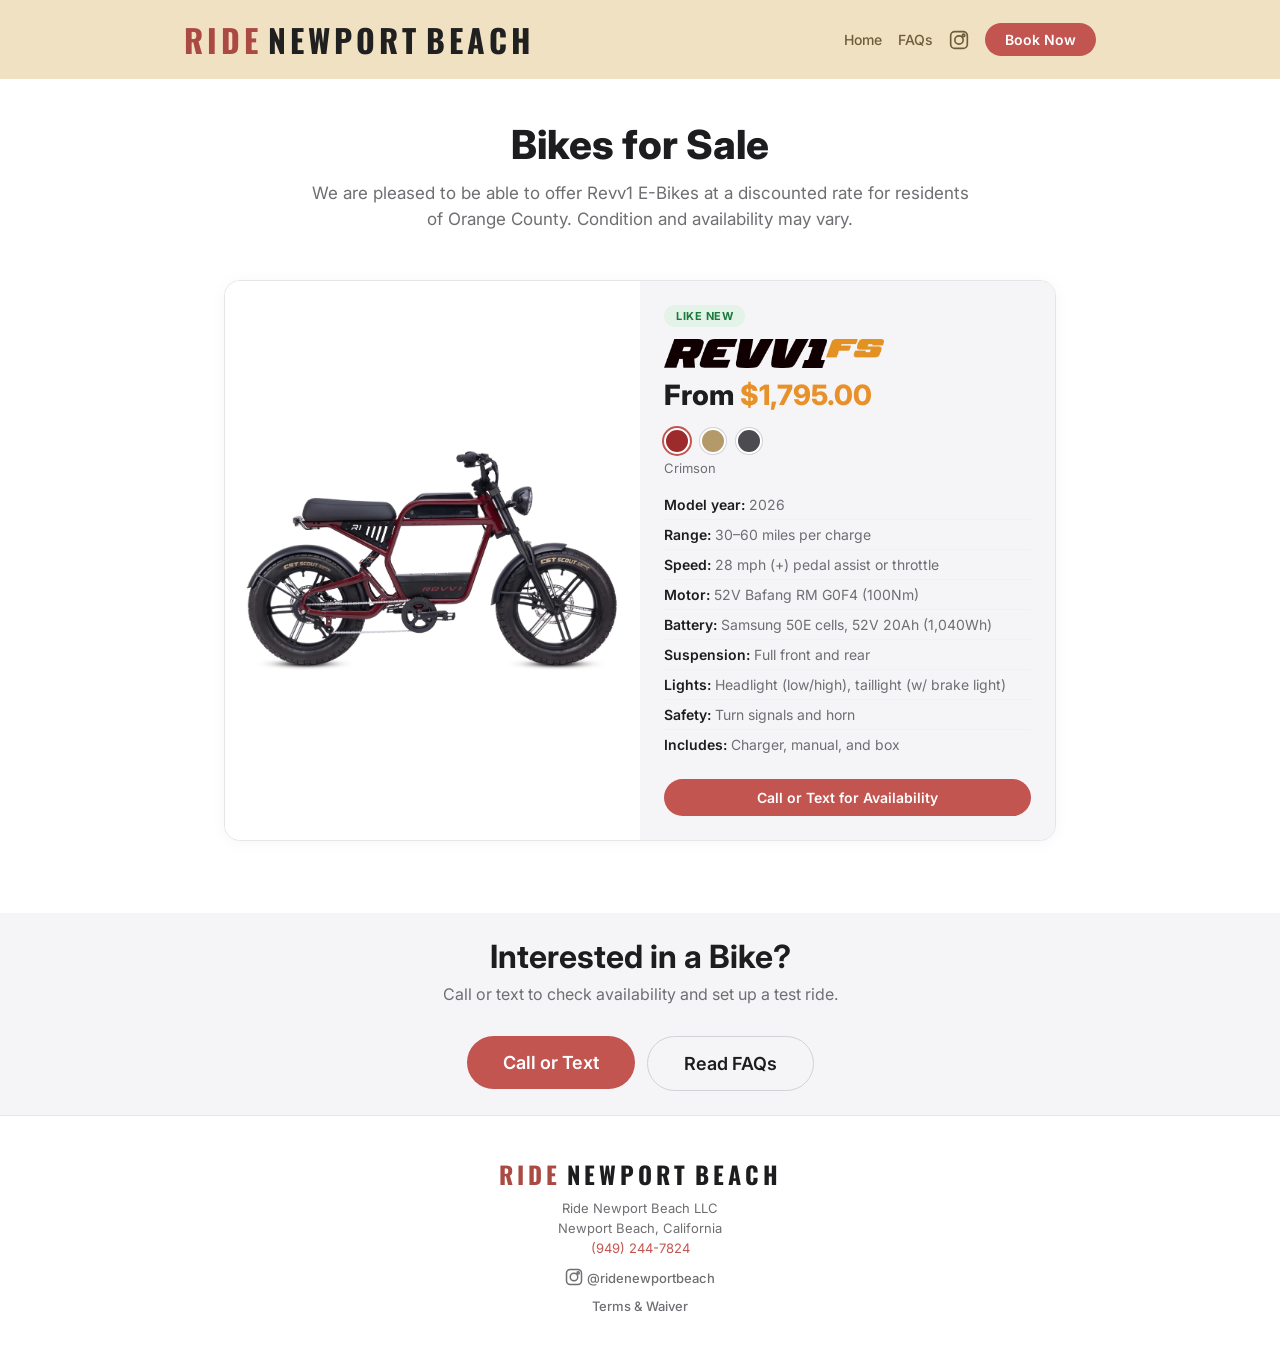
==== commit 47afb7ca: "Add crimson side profile as first gallery image" ====
--- a/bikes.html
+++ b/bikes.html
@@ -63,6 +63,8 @@
   .shop-card { flex-direction: column; }
   .shop-gallery { width: 100%; }
   .shop-specs li { white-space: normal; }
+  .shop-swatches { gap: 14px; }
+  .swatch { width: 32px; height: 32px; }
   .shop-why { padding: 52px 16px; }
 }
 </style>
@@ -101,6 +103,7 @@
 
   <div class="shop-card">
     <div class="shop-gallery" id="shopGallery">
+      <img src="bike-angle-0.webp" alt="Ride1Up Revv1 FS electric bike — Crimson side profile">
       <img src="bike-angle-1.webp" alt="Ride1Up Revv1 FS electric bike — front three-quarter view">
       <img src="bike-angle-4.webp" alt="Ride1Up Revv1 FS electric bike — rear three-quarter view">
       <img src="bike-angle-2.webp" alt="Ride1Up Revv1 FS electric bike — front view">
@@ -111,7 +114,7 @@
       <img src="revv1fs-logo.webp" alt="REVV1FS" class="shop-title-logo">
       <div class="shop-price">From <span class="amount">$1,795.00</span></div>
       <div class="shop-swatches" role="group" aria-label="Choose a color">
-        <button type="button" class="swatch is-active" style="--sw:#9e2b2b;" data-color="Crimson" data-images='["bike-angle-1.webp","bike-angle-4.webp","bike-angle-2.webp","bike-angle-3.webp"]' aria-label="Crimson" aria-pressed="true"></button>
+        <button type="button" class="swatch is-active" style="--sw:#9e2b2b;" data-color="Crimson" data-images='["bike-angle-0.webp","bike-angle-1.webp","bike-angle-4.webp","bike-angle-2.webp","bike-angle-3.webp"]' aria-label="Crimson" aria-pressed="true"></button>
         <button type="button" class="swatch" style="--sw:#b49a6a;" data-color="Badlands" data-images='["bike-badlands-1.webp","bike-badlands-2.webp"]' aria-label="Badlands" aria-pressed="false"></button>
         <button type="button" class="swatch" style="--sw:#4b4b50;" data-color="Graphite Grey" data-images='["bike-graphite-1.webp","bike-graphite-2.webp"]' aria-label="Graphite Grey" aria-pressed="false"></button>
       </div>
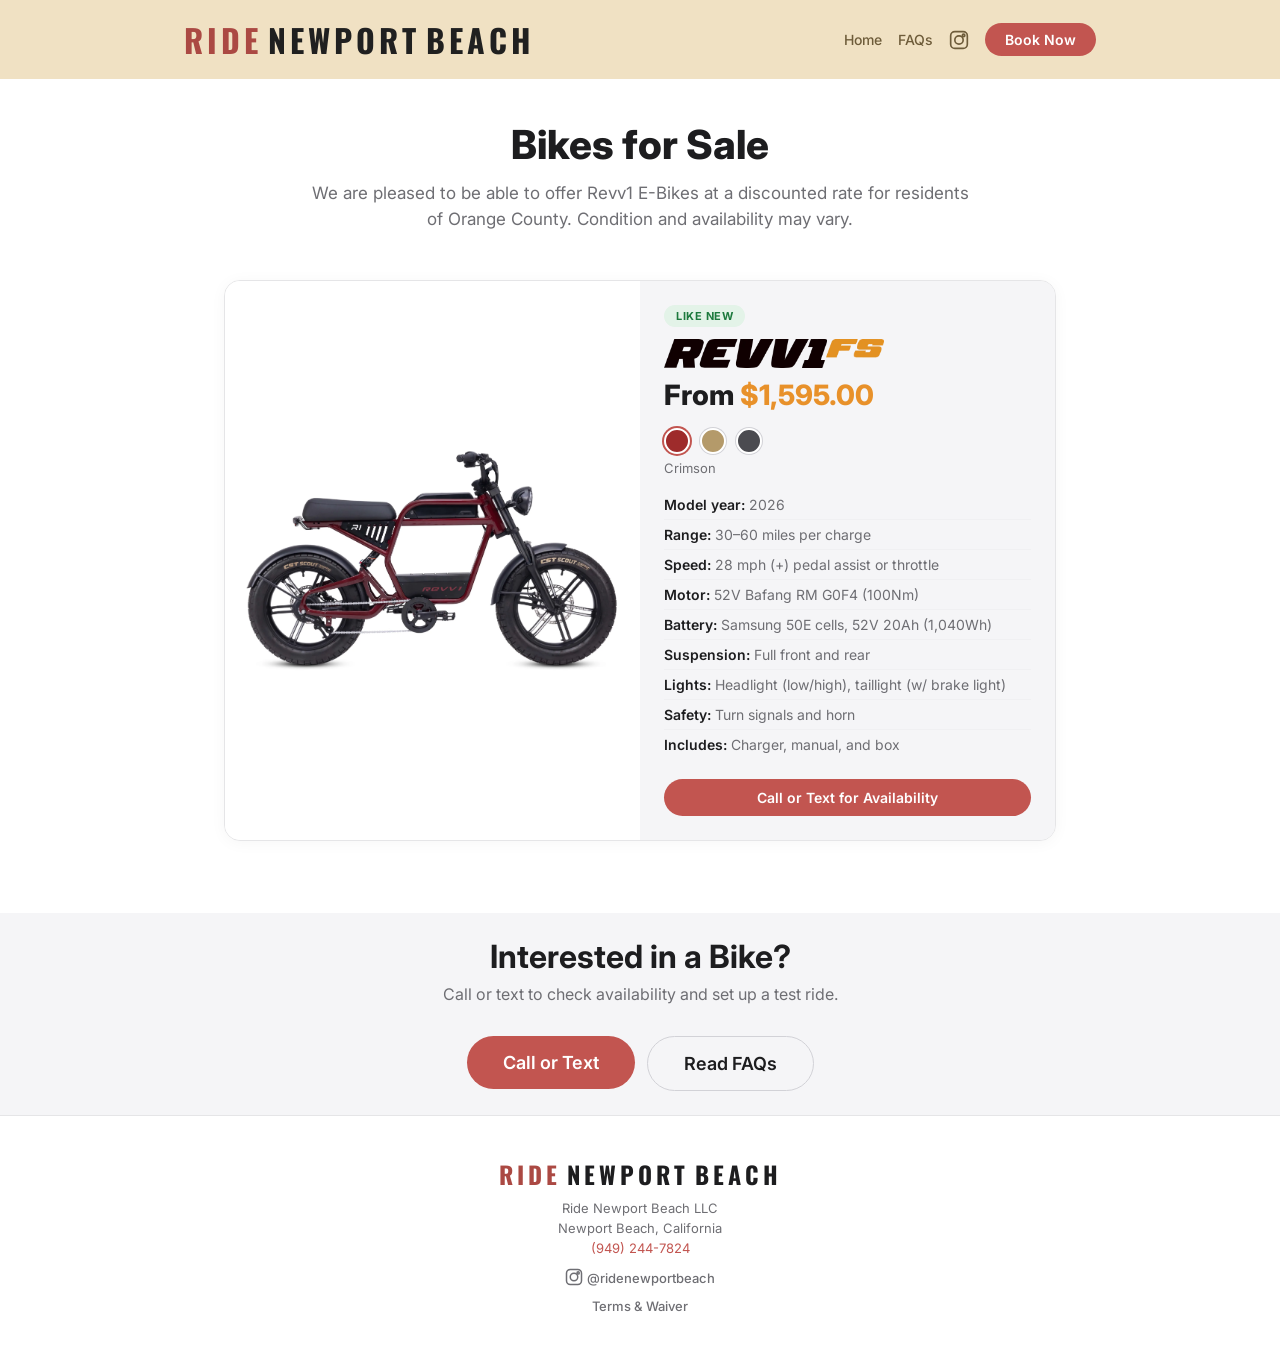
==== commit 00f6a777: "Update price to $1,595.00" ====
--- a/bikes.html
+++ b/bikes.html
@@ -112,7 +112,7 @@
     <div class="shop-card-body">
       <span class="shop-badge badge-likenew">Like New</span>
       <img src="revv1fs-logo.webp" alt="REVV1FS" class="shop-title-logo">
-      <div class="shop-price">From <span class="amount">$1,795.00</span></div>
+      <div class="shop-price">From <span class="amount">$1,595.00</span></div>
       <div class="shop-swatches" role="group" aria-label="Choose a color">
         <button type="button" class="swatch is-active" style="--sw:#9e2b2b;" data-color="Crimson" data-images='["bike-angle-0.webp","bike-angle-1.webp","bike-angle-4.webp","bike-angle-2.webp","bike-angle-3.webp"]' aria-label="Crimson" aria-pressed="true"></button>
         <button type="button" class="swatch" style="--sw:#b49a6a;" data-color="Badlands" data-images='["bike-badlands-1.webp","bike-badlands-2.webp"]' aria-label="Badlands" aria-pressed="false"></button>
